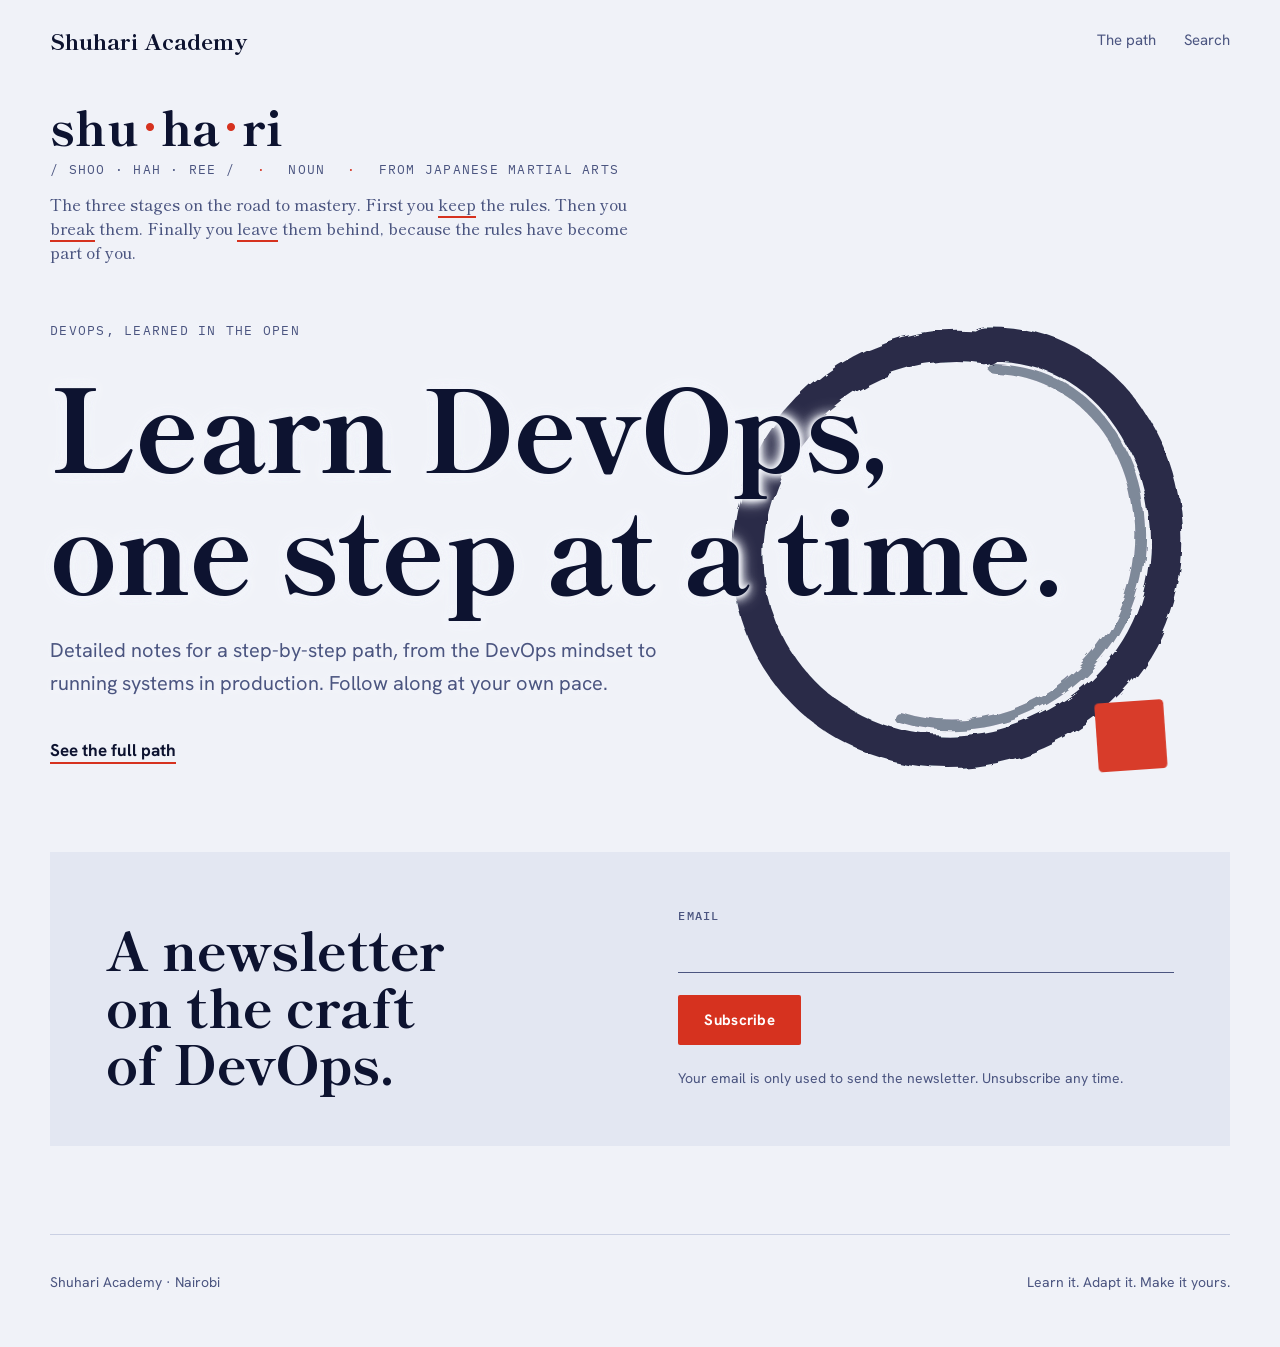
==== index.html @ 51031124 "Initial commit" ====
<!doctype html>
<html lang="en">
<head>
<meta charset="utf-8">
<meta name="viewport" content="width=device-width, initial-scale=1">
<title>Shuhari Academy</title>
<meta name="description" content="Learn DevOps, one step at a time. Detailed notes for a step-by-step path, from the DevOps mindset to running systems in production.">
<meta name="theme-color" content="#0d1330">
<link rel="icon" href="favicon.svg" type="image/svg+xml">
<meta property="og:type" content="website">
<meta property="og:site_name" content="Shuhari Academy">
<meta property="og:title" content="Shuhari Academy">
<meta property="og:description" content="Learn DevOps, one step at a time. Detailed notes for a step-by-step path, from the DevOps mindset to running systems in production.">
<meta property="og:image" content="og-image.png">
<meta name="twitter:card" content="summary_large_image">
<link rel="preconnect" href="https://fonts.googleapis.com">
<link rel="preconnect" href="https://fonts.gstatic.com" crossorigin>
<link rel="stylesheet" href="https://fonts.googleapis.com/css2?family=Shippori+Mincho+B1:wght@500;700;800&family=Hanken+Grotesk:wght@400;500;700&family=IBM+Plex+Mono:wght@400;500&display=swap">
<link rel="stylesheet" href="styles.css">
</head>
<body>

<div class="wrap">
  <nav>
    <a class="logo" href="index.html">Shuhari Academy</a>
    <ul>
      <li><a href="paths.html">The path</a></li>
      <li><a href="search.html">Search</a></li>
    </ul>
  </nav>
  <main class="home">
    <section class="define" aria-labelledby="def-word"><div class="entry">
      <p class="word" id="def-word">shu<span aria-hidden="true">·</span>ha<span aria-hidden="true">·</span>ri</p>
      <p class="mono pron"><span>/ shoo · hah · ree /</span><span>noun</span><span>from Japanese martial arts</span></p>
      <p class="gloss">The three stages on the road to mastery. First you <em>keep</em> the rules. Then you <em>break</em> them. Finally you <em>leave</em> them behind, because the rules have become part of you.</p>
    </div></section>
    <header class="hero" id="top"><div class="enso-wrap" aria-hidden="true"><svg class="enso" viewBox="0 0 520 520"><defs><filter id="rough" x="-10%" y="-10%" width="120%" height="120%"><feTurbulence type="fractalNoise" baseFrequency="0.035" numOctaves="3" seed="7" result="n"/><feDisplacementMap in="SourceGraphic" in2="n" scale="9"/></filter></defs><g filter="url(#rough)" fill="none" stroke-linecap="round" stroke="var(--fg)"><path class="stroke" pathLength="1" stroke-width="30" opacity=".92" d="M 292 74 C 410 70 480 190 456 300 C 432 412 308 478 200 444 C 92 410 40 290 92 186 C 130 110 214 66 292 78"/><path class="stroke" pathLength="1" stroke-width="10" opacity=".5" d="M 300 96 C 398 100 452 196 432 290 C 410 392 304 450 212 420"/></g><g class="stamp" style="transform-origin: 428px 438px; transform-box: view-box;"><rect x="396" y="406" width="64" height="64" rx="4" fill="var(--red)" transform="rotate(-4 428 438)"/></g></svg></div>
      <p class="mono">DevOps, learned in the open</p>
      <h1>Learn DevOps, one step at a time.</h1>
      <p class="lead">Detailed notes for a step-by-step path, from the DevOps mindset to running systems in production. Follow along at your own pace.</p>
      <div class="cta"><a class="link" href="paths.html">See the full path</a></div>
    </header>
    <section class="notify" id="notify" aria-labelledby="notify-title">
      <div>
        <h2 id="notify-title">A newsletter on the craft of DevOps.</h2>
      </div>
      <form action="https://buttondown.com/api/emails/embed-subscribe/omondi" method="post" target="_blank">
        <label for="email">Email<input id="email" name="email" type="email" autocomplete="email" required></label>
        <input type="hidden" name="embed" value="1">
        <button class="btn" type="submit">Subscribe</button>
        <p class="fine">Your email is only used to send the newsletter. Unsubscribe any time.</p>
      </form>
    </section>
  </main>
  <footer><span class="l">Shuhari Academy · Nairobi</span><span>Learn it. Adapt it. Make it yours.</span></footer>
</div>
</body>
</html>
---- styles.css ----
body{margin:0}

/* Layout: dark-first indigo "dojo wall". Serif display, grotesk body, mono for labels and code. One red seal as the only loud colour. */
:root {
  --bg: #0d1330; --bg-2: #131a3d; --fg: #eceef6; --muted: #9aa3c4; --line: #28326180;
  --red: #e8402f; --ok: #3fbf86;
  --f-display: "Shippori Mincho B1", "Hiragino Mincho ProN", Georgia, serif;
  --f-body: "Hanken Grotesk", system-ui, -apple-system, "Segoe UI", sans-serif;
  --f-mono: "IBM Plex Mono", ui-monospace, Menlo, monospace;
  color-scheme: dark;
}
@media (prefers-color-scheme: light) {
  :root:not([data-theme="dark"]) { --bg: #f0f2f8; --bg-2: #e3e7f2; --fg: #0d1330; --muted: #4b5580; --line: #b5bdd7a0; --red: #d6321f; --ok: #1f8a5b; color-scheme: light; }
}
:root[data-theme="light"] { --bg: #f0f2f8; --bg-2: #e3e7f2; --fg: #0d1330; --muted: #4b5580; --line: #b5bdd7a0; --red: #d6321f; --ok: #1f8a5b; color-scheme: light; }

* { box-sizing: border-box; }
body { background: var(--bg); color: var(--fg); font-family: var(--f-body); font-size: 17px; line-height: 1.65; padding-inline: 20px; }
html, body { overflow-x: clip; }
html { scroll-behavior: smooth; }
h1, h2, h3, h4 { font-family: var(--f-display); font-weight: 800; line-height: 1.06; letter-spacing: -0.01em; margin: 0; text-wrap: balance; }
p { margin: 0; }
a { color: inherit; }
button { font-family: inherit; }
:focus-visible { outline: 2px solid var(--red); outline-offset: 4px; }
.wrap { max-width: 1180px; margin-inline: auto; min-height: 100vh; display: flex; flex-direction: column; }
.wrap > main, #app { flex: 1; }
.mono { font-family: var(--f-mono); font-size: 12.5px; letter-spacing: .1em; text-transform: uppercase; color: var(--muted); }
.btn { display: inline-block; font: 700 15px var(--f-body); letter-spacing: .02em; padding: 15px 26px; border-radius: 2px; border: 0; background: var(--red); color: #fff; text-decoration: none; cursor: pointer; transition: transform .15s, box-shadow .15s; }
.btn:hover { transform: translate(-2px, -2px); box-shadow: 4px 4px 0 var(--fg); }
.link { font-weight: 700; text-decoration: underline; text-decoration-thickness: 2px; text-underline-offset: 6px; text-decoration-color: var(--red); }

.wrap > nav { display: flex; align-items: center; justify-content: space-between; gap: 16px 28px; flex-wrap: wrap; padding-block: 24px; }
.logo { display: flex; align-items: center; gap: 14px; text-decoration: none; font: 800 22px var(--f-display); }
.wrap > nav ul { display: flex; gap: 28px; list-style: none; margin: 0 0 0 auto; padding: 0; font-size: 15px; }
.wrap > nav ul a { text-decoration: none; color: var(--muted); }
.wrap > nav ul a:hover, .wrap > nav ul a[aria-current] { color: var(--fg); }
@media (max-width: 560px) { .wrap > nav ul { gap: 18px; margin: 0; width: 100%; } }

/* home */
.home { position: relative; }
.home > section, .home > header { position: relative; }
section { padding-block: 88px; }

/* hero */
.hero { padding-block: 56px 88px; }
.enso-wrap { position: absolute; inset: 0; overflow: hidden; z-index: 0; pointer-events: none; }
.enso { position: absolute; right: 0; top: 0; width: min(560px, 80vw); opacity: .95; }
.hero > *:not(.enso-wrap) { position: relative; z-index: 1; }
.hero h1 { font-size: clamp(50px, 9vw, 120px); max-width: 9.5em; margin-block: 22px 28px; text-shadow: 0 0 .05em var(--bg), 0 0 .05em var(--bg), 0 0 .1em var(--bg), 0 0 .1em var(--bg), 0 0 .16em var(--bg); }
.hero .lead { font-size: 20px; color: var(--muted); max-width: 31em; text-shadow: 0 0 12px var(--bg), 0 0 4px var(--bg); }
.hero .cta { display: flex; gap: 28px; align-items: center; margin-top: 36px; flex-wrap: wrap; }
.stroke { stroke-dasharray: 1; stroke-dashoffset: 0; animation: draw 2.6s cubic-bezier(.5,.1,.2,1) both; }
@keyframes draw { from { stroke-dashoffset: 1; } to { stroke-dashoffset: 0; } }
.stamp { animation: stamp .5s 2.2s cubic-bezier(.3,1.6,.5,1) both; }
@keyframes stamp { from { transform: scale(1.8); opacity: 0; } to { transform: scale(1); opacity: 1; } }
@media (max-width: 899px) { .enso { right: -12%; top: 40px; width: min(90vw, 380px); opacity: .3; } .stamp { display: none; } }

/* definition of the name */
.home > .define { padding-block: 20px 0; }
.define .entry { max-width: 48em; }
.define .word { font: 800 clamp(32px, 4vw, 48px)/1.06 var(--f-display); letter-spacing: .01em; }
.define .word span { color: var(--red); padding-inline: .05em; }
.define .pron { display: flex; flex-wrap: wrap; gap: 6px 22px; margin-top: 8px; }
.define .pron span + span::before { content: "·"; margin-right: 22px; color: var(--red); }
.define .gloss { font: 500 16px/1.5 var(--f-display); margin-top: 12px; max-width: 38em; color: var(--muted); }
.define .gloss em { font-style: normal; text-decoration: underline; text-decoration-color: var(--red); text-decoration-thickness: 2px; text-underline-offset: 5px; }
@media (max-width: 860px) { .define .pron span + span::before { display: none; } }

/* path page */
.page-head { padding-block: 56px 32px; }
.page-head h1 { font-size: clamp(44px, 7vw, 92px); margin-block: 16px 20px; }
.page-head p.lead { color: var(--muted); font-size: 19px; max-width: 34em; }
.phase-index { display: grid; grid-template-columns: repeat(7, minmax(0, 1fr)); gap: 0; align-items: stretch; padding: 0; margin-top: 44px; border-top: 1px solid var(--fg); }
.phase-index a { display: grid; align-content: start; gap: 4px; padding: 16px 14px 16px 0; text-decoration: none; border-bottom: 1px solid var(--line); }
.phase-index a + a { padding-left: 14px; border-left: 1px solid var(--line); }
.phase-index b { font: 700 17px/1.25 var(--f-display); transition: color .2s; }
.phase-index a:hover b { color: var(--red); }
@media (max-width: 960px) { .phase-index { grid-template-columns: repeat(2, minmax(0, 1fr)); column-gap: 20px; } .phase-index a, .phase-index a + a { padding: 12px 0; border-left: 0; } .phase-index b { font-size: 16px; } }

.phase { display: grid; grid-template-columns: minmax(0, 0.8fr) minmax(0, 1.6fr); gap: 28px 64px; padding-block: 56px; border-top: 1px solid var(--line); scroll-margin-top: 16px; }
.phase-head { position: sticky; top: 24px; align-self: start; }
.phase-head .mono:first-child { color: var(--red); }
.phase-head h2 { font-size: clamp(32px, 4vw, 48px); margin-block: 10px 12px; }
.phase-head p { color: var(--muted); font-size: 16px; line-height: 1.5; max-width: 22em; }
.phase-head .count { margin-top: 18px; font-size: 11.5px; }
.pm { padding-block: 26px; border-bottom: 1px solid var(--line); }
.pm:first-child { padding-top: 0; }
.pm:last-child { border-bottom: 0; padding-bottom: 0; }
.pm-top { display: flex; flex-wrap: wrap; gap: 4px 14px; align-items: center; font-size: 11.5px; }
.pm-top > * { white-space: nowrap; }
.pm h3 { font-size: clamp(24px, 2.6vw, 30px); margin-block: 8px 14px; }
.tags { list-style: none; margin: 0; padding: 0; display: flex; flex-wrap: wrap; gap: 8px; }
.tags li { font-size: 14px; line-height: 1.3; padding: 6px 11px; background: var(--bg-2); color: var(--fg); border-radius: 2px; }
.task { display: grid; grid-template-columns: 104px minmax(0, 1fr); gap: 12px; align-items: baseline; margin-top: 18px; font-size: 15.5px; line-height: 1.5; color: var(--muted); max-width: 44em; }
.task .mono { font-size: 11px; color: var(--fg); }
.task .lab::before, .task .checkpoint::before, .task .project::before { content: ""; display: inline-block; width: 8px; height: 8px; margin-right: 8px; background: var(--red); }
.task .checkpoint::before { background: transparent; box-shadow: inset 0 0 0 1.5px var(--red); border-radius: 50%; }
.task .project::before { background: transparent; box-shadow: inset 0 0 0 1.5px var(--red), inset 0 0 0 3.5px var(--bg), inset 0 0 0 8px var(--red); }
.pm .note { margin-top: 16px; font-size: 14px; color: var(--muted); font-style: italic; }
.phase-head .sec { margin-top: 20px; padding-left: 12px; border-left: 2px solid var(--red); font-size: 14.5px; }
.phase-head .sec .mono { display: block; font-size: 11px; color: var(--fg); margin-bottom: 2px; }
@media (max-width: 860px) { .phase { grid-template-columns: 1fr; padding-block: 44px; } .phase-head { position: static; } .task { grid-template-columns: 1fr; gap: 4px; } }

/* module status */
.status { display: inline-flex; align-items: center; gap: 7px; }
.status::before { content: ""; width: 7px; height: 7px; border-radius: 50%; box-shadow: inset 0 0 0 1.5px var(--muted); }
.status.published { color: var(--ok); }
.status.published::before { background: var(--ok); box-shadow: none; }
.status.progress { color: var(--fg); }
.status.progress::before { background: linear-gradient(90deg, var(--red) 50%, transparent 50%); box-shadow: inset 0 0 0 1.5px var(--red); }
.page-head .progress { margin-top: 22px; }
.pm h3 a { text-decoration: none; transition: color .2s; }
.pm h3 a:hover { color: var(--red); }
.pm .read { display: inline-block; margin-top: 18px; font-size: 15px; }
.pm:not(.live) h3 { color: color-mix(in srgb, var(--fg) 82%, var(--bg)); }

/* notes page */
.notes { max-width: 760px; padding-block: 48px 40px; }
.notes-head { padding-bottom: 32px; margin-bottom: 40px; border-bottom: 1px solid var(--fg); }
.notes-head .crumbs { margin-bottom: 26px; }
.notes-head .crumbs a { text-decoration: none; }
.notes-head .crumbs a:hover { color: var(--fg); }
.notes-head h1 { font-size: clamp(40px, 6vw, 68px); margin-block: 12px 18px; }
.notes-head .meta { display: flex; flex-wrap: wrap; gap: 8px 24px; margin-bottom: 22px; }
.notes-head .lead { color: var(--muted); font-size: 19px; margin-bottom: 18px; }
.md { font-size: 18px; line-height: 1.7; }
.md > * + * { margin-top: 18px; }
.md h2 { font-size: clamp(28px, 3.4vw, 36px); margin-top: 52px; }
.md h3 { font-size: 23px; margin-top: 34px; }
.md h2 + *, .md h3 + * { margin-top: 12px; }
.md a { text-decoration-color: var(--red); text-underline-offset: 4px; }
.md strong { font-weight: 700; }
.md ul, .md ol { padding-left: 24px; }
.md li + li { margin-top: 6px; }
.md blockquote { margin-inline: 0; padding: 4px 0 4px 18px; border-left: 2px solid var(--red); color: var(--muted); }
.md hr { border: 0; border-top: 1px solid var(--line); margin-block: 40px; }
.md :not(pre) > code { font-family: var(--f-mono); font-size: .86em; background: var(--bg-2); padding: 2px 6px; border-radius: 2px; }
.md pre { position: relative; margin-inline: 0; background: var(--bg-2); padding: 18px 76px 18px 20px; overflow-x: auto; font: 400 14px/1.7 var(--f-mono); border-left: 2px solid var(--line); }
.md pre code { font: inherit; }
.md .copy { position: absolute; top: 8px; right: 8px; font: 500 11px var(--f-mono); letter-spacing: .08em; text-transform: uppercase; background: var(--bg); color: var(--muted); border: 1px solid var(--line); border-radius: 2px; padding: 5px 9px; cursor: pointer; }
.md .copy:hover { color: var(--fg); border-color: var(--muted); }
.md table { border-collapse: collapse; width: 100%; font-size: 16px; display: block; overflow-x: auto; }
.md th, .md td { text-align: left; padding: 10px 16px 10px 0; border-bottom: 1px solid var(--line); vertical-align: top; }
.md th { font: 500 12px var(--f-mono); letter-spacing: .08em; text-transform: uppercase; color: var(--muted); }
.md img { max-width: 100%; height: auto; }
.md .pending { color: var(--muted); }
.hljs-keyword, .hljs-built_in, .hljs-selector-tag { color: var(--red); }
.hljs-string, .hljs-attr, .hljs-addition { color: var(--ok); }
.hljs-comment, .hljs-quote, .hljs-meta { color: var(--muted); font-style: italic; }
.hljs-number, .hljs-literal, .hljs-variable, .hljs-title { color: var(--fg); font-weight: 500; }
.hljs-deletion { color: var(--red); }
.your-turn { margin-top: 56px; padding: 22px 24px; background: var(--bg-2); border-left: 4px solid var(--red); }
.your-turn .mono { font-size: 11px; color: var(--fg); }
.your-turn .lab::before, .your-turn .checkpoint::before, .your-turn .project::before { content: ""; display: inline-block; width: 8px; height: 8px; margin-right: 8px; background: var(--red); }
.your-turn .checkpoint::before { background: transparent; box-shadow: inset 0 0 0 1.5px var(--red); border-radius: 50%; }
.your-turn .project::before { background: transparent; box-shadow: inset 0 0 0 1.5px var(--red), inset 0 0 0 3.5px var(--bg-2), inset 0 0 0 8px var(--red); border-radius: 50%; }
.your-turn p { margin-top: 8px; font-size: 17px; }
.pn { display: grid; grid-template-columns: 1fr 1fr; gap: 20px; margin-top: 40px; }
.pn > * { display: grid; gap: 4px; align-content: start; padding-top: 18px; border-top: 1px solid var(--line); text-decoration: none; }
.pn > :last-child { text-align: right; }
.pn b { font: 700 21px/1.25 var(--f-display); }
.pn a:hover b { color: var(--red); }
.pn .soon b { color: var(--muted); }
@media (max-width: 640px) { .pn { grid-template-columns: 1fr; } .pn > :last-child { text-align: left; } }

/* contents list on notes */
.toc { margin-bottom: 44px; padding: 20px 24px; border-left: 2px solid var(--red); background: var(--bg-2); }
.toc ol { margin: 10px 0 0; padding-left: 22px; display: grid; gap: 4px; font-size: 16px; }
.toc li::marker { font: 500 12px var(--f-mono); color: var(--muted); }
.toc a { text-decoration: none; }
.toc a:hover { color: var(--red); }
.md h2, .md h3 { scroll-margin-top: 20px; }

/* search */
.search { max-width: 860px; }
.search .page-head h1 { font-size: clamp(40px, 6vw, 72px); }
.search-box { margin-top: 28px; display: grid; gap: 8px; }
.search-box input { font: 400 22px var(--f-body); color: var(--fg); background: var(--bg-2); border: 1px solid var(--line); border-radius: 2px; padding: 16px 18px; width: 100%; }
.search-box input:focus { outline: none; border-color: var(--red); box-shadow: 0 0 0 1px var(--red); }
.search-box input::placeholder { color: var(--muted); }
.search-status { margin-top: 16px; text-transform: none; letter-spacing: .02em; font-size: 13px; }
.results { list-style: none; margin: 0 0 40px; padding: 0; border-top: 1px solid var(--line); }
.results a { display: grid; gap: 6px; padding: 22px 0; border-bottom: 1px solid var(--line); text-decoration: none; }
.results .mono { font-size: 11.5px; }
.results b { font: 700 22px/1.25 var(--f-display); transition: color .2s; }
.results a:hover b { color: var(--red); }
.results p { color: var(--muted); font-size: 15.5px; line-height: 1.55; }
.results mark { background: color-mix(in srgb, var(--red) 28%, transparent); color: var(--fg); padding: 0 2px; border-radius: 2px; }

/* email sign-up */
.notify { display: grid; grid-template-columns: minmax(0, 1fr) minmax(0, 1fr); gap: 32px clamp(32px, 6vw, 88px); align-items: end; background: var(--bg-2); padding: clamp(28px, 5vw, 56px); margin-bottom: 88px; scroll-margin-top: 24px; }
.notify h2 { font-size: clamp(32px, 4.4vw, 54px); }
.notify form { display: grid; gap: 22px; }
.notify label { display: grid; gap: 4px; font: 500 12px var(--f-mono); letter-spacing: .1em; text-transform: uppercase; color: var(--muted); }
.notify input[type="email"] { font: 400 19px var(--f-body); color: var(--fg); background: transparent; border: 0; border-bottom: 1px solid var(--muted); border-radius: 0; padding: 10px 0; }
.notify input[type="email"]:focus { outline: none; border-bottom-color: var(--red); box-shadow: 0 1px 0 var(--red); }
.notify .btn { justify-self: start; }
.notify .fine { font-size: 14px; color: var(--muted); }
@media (max-width: 860px) { .notify { grid-template-columns: 1fr; } }

footer { display: flex; justify-content: space-between; align-items: center; gap: 20px; flex-wrap: wrap; border-top: 1px solid var(--line); padding-block: 36px 52px; color: var(--muted); font-size: 14px; }
footer .l { display: flex; align-items: center; gap: 14px; }
@media (prefers-reduced-motion: reduce) { * { animation: none !important; transition: none !important; } }
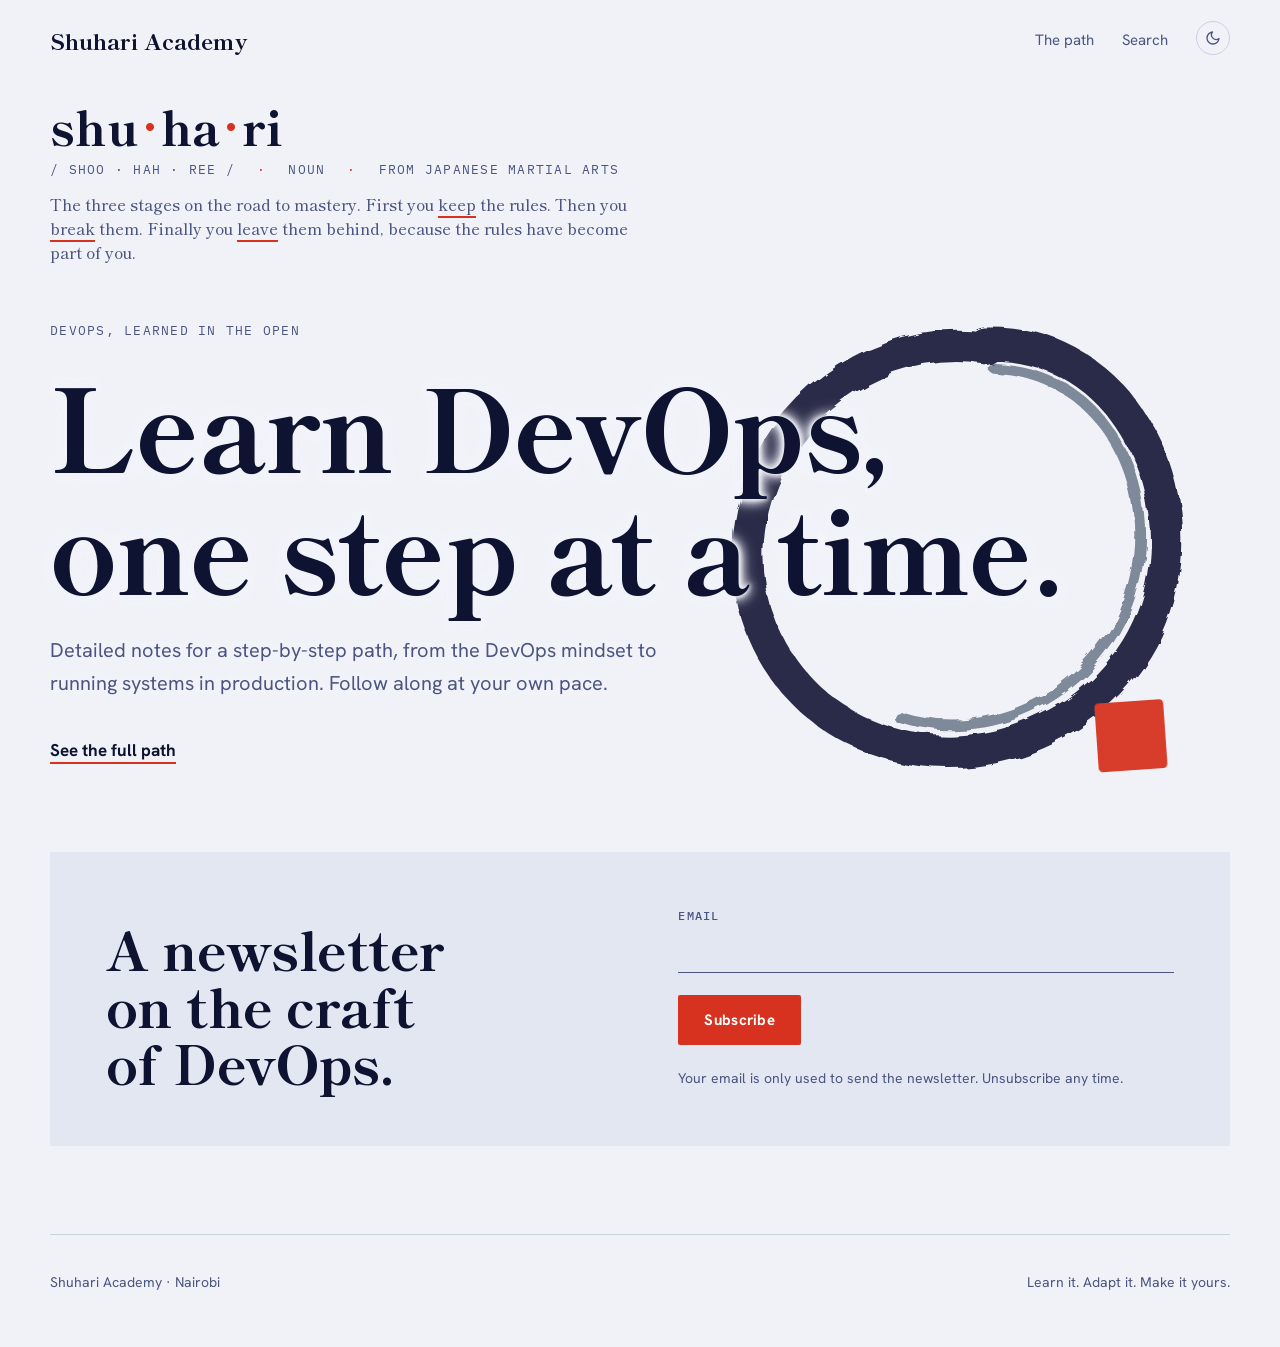
==== commit 396dd8dc: "Improve notes readability: softer body text, theme toggle, narrower lines" ====
--- a/index.html
+++ b/index.html
@@ -11,12 +11,13 @@
 <meta property="og:site_name" content="Shuhari Academy">
 <meta property="og:title" content="Shuhari Academy">
 <meta property="og:description" content="Learn DevOps, one step at a time. Detailed notes for a step-by-step path, from the DevOps mindset to running systems in production.">
-<meta property="og:image" content="og-image.png">
+<meta property="og:image" content="https://d-kens.github.io/shuhari/og-image.png">
 <meta name="twitter:card" content="summary_large_image">
 <link rel="preconnect" href="https://fonts.googleapis.com">
 <link rel="preconnect" href="https://fonts.gstatic.com" crossorigin>
 <link rel="stylesheet" href="https://fonts.googleapis.com/css2?family=Shippori+Mincho+B1:wght@500;700;800&family=Hanken+Grotesk:wght@400;500;700&family=IBM+Plex+Mono:wght@400;500&display=swap">
 <link rel="stylesheet" href="styles.css">
+<script src="theme.js"></script>
 </head>
 <body>
 
--- a/styles.css
+++ b/styles.css
@@ -2,7 +2,7 @@
 
 /* Layout: dark-first indigo "dojo wall". Serif display, grotesk body, mono for labels and code. One red seal as the only loud colour. */
 :root {
-  --bg: #0d1330; --bg-2: #131a3d; --fg: #eceef6; --muted: #9aa3c4; --line: #28326180;
+  --bg: #0d1330; --bg-2: #131a3d; --fg: #eceef6; --read: #cdd2e3; --muted: #9aa3c4; --line: #28326180;
   --red: #e8402f; --ok: #3fbf86;
   --f-display: "Shippori Mincho B1", "Hiragino Mincho ProN", Georgia, serif;
   --f-body: "Hanken Grotesk", system-ui, -apple-system, "Segoe UI", sans-serif;
@@ -10,9 +10,9 @@
   color-scheme: dark;
 }
 @media (prefers-color-scheme: light) {
-  :root:not([data-theme="dark"]) { --bg: #f0f2f8; --bg-2: #e3e7f2; --fg: #0d1330; --muted: #4b5580; --line: #b5bdd7a0; --red: #d6321f; --ok: #1f8a5b; color-scheme: light; }
+  :root:not([data-theme="dark"]) { --bg: #f0f2f8; --bg-2: #e3e7f2; --fg: #0d1330; --read: #1c2242; --muted: #4b5580; --line: #b5bdd7a0; --red: #d6321f; --ok: #1f8a5b; color-scheme: light; }
 }
-:root[data-theme="light"] { --bg: #f0f2f8; --bg-2: #e3e7f2; --fg: #0d1330; --muted: #4b5580; --line: #b5bdd7a0; --red: #d6321f; --ok: #1f8a5b; color-scheme: light; }
+:root[data-theme="light"] { --bg: #f0f2f8; --bg-2: #e3e7f2; --fg: #0d1330; --read: #1c2242; --muted: #4b5580; --line: #b5bdd7a0; --red: #d6321f; --ok: #1f8a5b; color-scheme: light; }
 
 * { box-sizing: border-box; }
 body { background: var(--bg); color: var(--fg); font-family: var(--f-body); font-size: 17px; line-height: 1.65; padding-inline: 20px; }
@@ -35,6 +35,10 @@
 .wrap > nav ul { display: flex; gap: 28px; list-style: none; margin: 0 0 0 auto; padding: 0; font-size: 15px; }
 .wrap > nav ul a { text-decoration: none; color: var(--muted); }
 .wrap > nav ul a:hover, .wrap > nav ul a[aria-current] { color: var(--fg); }
+.theme-toggle { display: inline-grid; place-items: center; width: 34px; height: 34px; margin: -6px 0; padding: 0; border: 1px solid var(--line); border-radius: 50%; background: transparent; color: var(--muted); cursor: pointer; transition: color .2s, border-color .2s; }
+.theme-toggle:hover { color: var(--fg); border-color: var(--muted); }
+.theme-toggle svg { width: 16px; height: 16px; }
+.wrap > nav ul { align-items: center; }
 @media (max-width: 560px) { .wrap > nav ul { gap: 18px; margin: 0; width: 100%; } }
 
 /* home */
@@ -124,7 +128,9 @@
 .notes-head h1 { font-size: clamp(40px, 6vw, 68px); margin-block: 12px 18px; }
 .notes-head .meta { display: flex; flex-wrap: wrap; gap: 8px 24px; margin-bottom: 22px; }
 .notes-head .lead { color: var(--muted); font-size: 19px; margin-bottom: 18px; }
-.md { font-size: 18px; line-height: 1.7; }
+.md { font-size: 18px; line-height: 1.7; color: var(--read); }
+.md h2, .md h3, .md strong, .md b { color: var(--fg); }
+.md > p, .md > ul, .md > ol, .md > blockquote { max-width: 68ch; }
 .md > * + * { margin-top: 18px; }
 .md h2 { font-size: clamp(28px, 3.4vw, 36px); margin-top: 52px; }
 .md h3 { font-size: 23px; margin-top: 34px; }
@@ -166,8 +172,7 @@
 
 /* contents list on notes */
 .toc { margin-bottom: 44px; padding: 20px 24px; border-left: 2px solid var(--red); background: var(--bg-2); }
-.toc ol { margin: 10px 0 0; padding-left: 22px; display: grid; gap: 4px; font-size: 16px; }
-.toc li::marker { font: 500 12px var(--f-mono); color: var(--muted); }
+.toc ul { list-style: none; margin: 10px 0 0; padding: 0; display: grid; gap: 4px; font-size: 16px; }
 .toc a { text-decoration: none; }
 .toc a:hover { color: var(--red); }
 .md h2, .md h3 { scroll-margin-top: 20px; }
